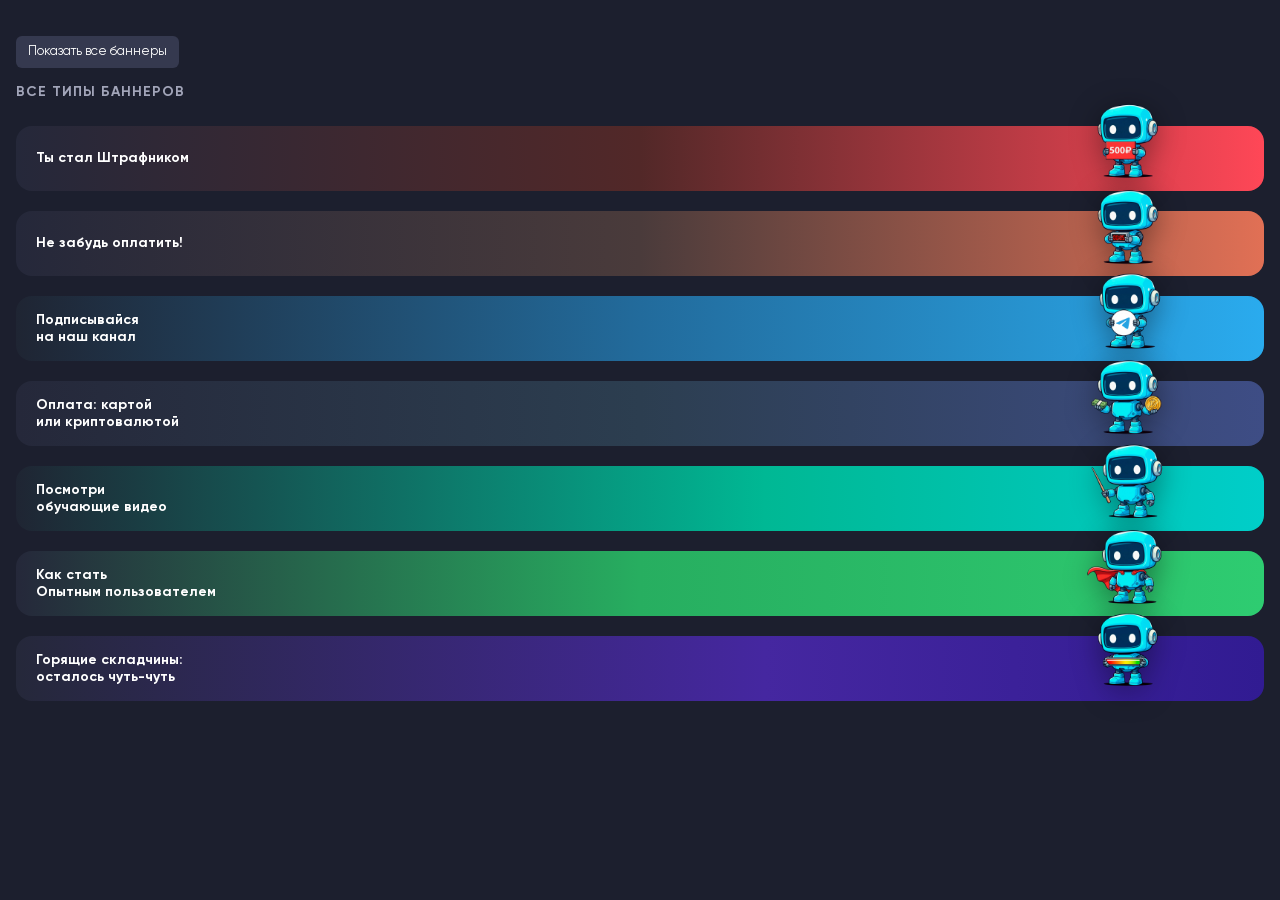
==== test_banners.html @ c808be31 "295" ====
<!DOCTYPE html>
<html lang="ru">

<head>
    <meta charset="UTF-8">
    <meta name="viewport" content="width=device-width, initial-scale=1.0">
    <title>Тест баннеров</title>
    <link rel="stylesheet" href="style.css?v=5">
    <style>
        body {
            padding: 20px 0;
            background-color: #1c1f2e;
        }

        .test-section {
            margin-bottom: 40px;
        }

        .section-title {
            padding: 0 16px;
            margin-bottom: 10px;
            color: #a2a5b9;
            font-size: 14px;
            text-transform: uppercase;
            letter-spacing: 1px;
        }

        #banner-container {
            display: flex;
            flex-direction: column;
            gap: 20px;
        }

        /* Временные стили для кнопок переключения (имитация состояний) */
        .controls {
            padding: 16px;
            display: flex;
            gap: 10px;
            flex-wrap: wrap;
        }

        .btn-test {
            background: #35394f;
            color: white;
            border: none;
            padding: 8px 12px;
            border-radius: 6px;
            cursor: pointer;
        }
    </style>
</head>

<body>
    <div class="controls">
        <button class="btn-test" onclick="renderAll()">Показать все баннеры</button>
    </div>

    <div class="test-section">
        <div class="section-title">Все типы баннеров</div>
        <div id="banner-container"></div>
    </div>

    <script>
        // Имитация объекта из script.js для теста
        const allBanners = {
            'penalty': { type: 'penalty', title: 'Ты стал Штрафником' },
            'unpaid': { type: 'unpaid', title: 'Не забудь оплатить!' },
            'subscribe': { type: 'subscribe', title: 'Подписывайся<br>на наш канал' },
            'payment_info': { type: 'payment', title: 'Оплата: картой<br>или криптовалютой' },
            'help_promo': { type: 'info', title: 'Посмотри<br>обучающие видео' },
            'novice_tip': { type: 'success', title: 'Как стать<br>Опытным пользователем' },
            'hot_items': { type: 'hot', title: 'Горящие складчины:<br>осталось чуть-чуть' }
        };

        const imageMap = {
            'penalty': 'icons/500 Без фона.png',
            'unpaid': 'icons/Времени мало без фона.png',
            'subscribe': 'icons/Телеграм без фона.png',
            'payment': 'icons/Оплата Без фона.png',
            'info': 'icons/Учитель без фона.png',
            'success': 'icons/Супермэн 2 без фона.png',
            'hot': 'icons/Загрузка-без-фона.png'
        };

        function renderAll() {
            const container = document.getElementById('banner-container');
            container.innerHTML = '';

            Object.values(allBanners).forEach(b => {
                const div = document.createElement('div');
                div.className = `banner ${b.type}`;
                div.setAttribute('onclick', `alert('Клик по баннеру: ${b.type}')`);
                div.innerHTML = `
                    <div class="banner-content">
                        <div class="banner-title">${b.title}</div>
                    </div>
                    <img src="${imageMap[b.type] || imageMap[b.type.split(' ')[0]]}" class="banner-img">
                `;
                container.appendChild(div);
            });
        }

        document.addEventListener('DOMContentLoaded', renderAll);
    </script>
</body>

</html>
---- style.css ----
/* --- Шрифты --- */
@font-face {
    font-family: 'Gilroy';
    src: url('fonts/Gilroy-Regular.woff2') format('woff2');
    font-weight: 400;
    font-style: normal;
}

@font-face {
    font-family: 'Gilroy';
    src: url('fonts/Gilroy-Medium.woff2') format('woff2');
    font-weight: 500;
    font-style: normal;
}

@font-face {
    font-family: 'Gilroy';
    src: url('fonts/Gilroy-MediumItalic.woff2') format('woff2');
    font-weight: 500;
    font-style: italic;
}

@font-face {
    font-family: 'Gilroy';
    src: url('fonts/Gilroy-Bold.woff2') format('woff2');
    font-weight: 700;
    font-style: normal;
}

:root {
    --bg-color: #1c1f2e;
    --card-bg: #25283a;
    --primary-color: #6c5ce7;
    --text-main: #ffffff;
    --text-secondary: #a2a5b9;
    --accent-gradient: linear-gradient(90deg, #7f6aff 0%, #a36aff 100%);

    /* Цвета для шкал */
    --green-solid: #00cec9;
    --blue-solid: #0984e3;
    /* Тепловая карта для набора участников */
    --heat-gradient: linear-gradient(90deg, #ff4757 0%, #ffa502 50%, #2ecc71 100%);

    --progress-bg: #35394f;
    --radius-sm: 8px;
    --radius-md: 12px;
    --radius-lg: 16px;
}

/* --- ИСПРАВЛЕНИЕ ПРЫГАЮЩЕГО МЕНЮ --- */
html {
    scroll-behavior: smooth;
    overflow-y: scroll;
}

* {
    box-sizing: border-box;
    -webkit-tap-highlight-color: transparent;
}

body {
    margin: 0;
    padding: 0;
    font-family: 'Gilroy', sans-serif;
    background-color: var(--bg-color);
    color: var(--text-main);
    font-size: 16px;
    padding-bottom: 90px;
}

/* --- ПРИНУДИТЕЛЬНЫЙ GILROY ДЛЯ КНОПОК И ФОРМ --- */
button,
input,
textarea,
select {
    font-family: 'Gilroy', sans-serif;
}

a {
    text-decoration: none;
    color: inherit;
}

h1,
h2,
h3,
p {
    margin: 0;
}

/* --- Header --- */
.header {
    width: 100%;
    left: 0;
    padding: 16px;
    display: flex;
    align-items: center;
    justify-content: space-between;
    background-color: var(--bg-color);
    position: sticky;
    top: 0;
    z-index: 100;
    transition: all 0.3s cubic-bezier(0.4, 0, 0.2, 1);
}

.header.scrolled {
    background: rgba(28, 31, 46, 0.95);
    backdrop-filter: blur(10px);
    box-shadow: 0 4px 15px rgba(0, 0, 0, 0.3);
}

.user-info {
    display: flex;
    align-items: center;
    gap: 12px;
}

.user-avatar {
    width: 42px;
    height: 42px;
    border-radius: 50%;
    object-fit: cover;
    transition: all 0.3s ease;
}

.user-name {
    font-weight: 700;
    font-size: 18px;
    transition: all 0.3s ease;
}

/* --- Search --- */
.search-bar {
    display: flex;
    gap: 10px;
    width: 100%;
}

.search-field {
    flex: 1;
    display: flex;
    align-items: center;
    background: var(--card-bg);
    border-radius: 12px;
    padding: 0 14px;
}

.search-icon {
    width: 22px;
    height: 22px;
    opacity: 0.5;
    margin-right: 10px;
}

.search-input {
    flex: 1;
    background: transparent;
    border: none;
    padding: 14px 0;
    color: white;
    font-family: 'Gilroy';
    font-size: 16px;
    outline: none;
}

.search-input::placeholder {
    color: var(--text-secondary);
}

.filter-btn {
    background: var(--card-bg);
    border: none;
    border-radius: 12px;
    width: 50px;
    display: flex;
    align-items: center;
    justify-content: center;
    cursor: pointer;
}

/* --- Sections --- */
.section {
    padding: 16px;
    margin-bottom: 8px;
}

.section-header {
    display: flex;
    justify-content: space-between;
    align-items: center;
    margin-bottom: 16px;
}

.section-title {
    font-size: 20px;
    font-weight: 700;
}

.link-all {
    color: #5c87ff;
    font-size: 14px;
    font-weight: 500;
}

/* --- Categories --- */
.categories-grid {
    display: grid;
    grid-template-columns: 1fr 1fr;
    gap: 12px;
}

.category-card {
    background: var(--card-bg);
    padding: 14px;
    border-radius: 12px;
    text-align: center;
    font-weight: 600;
    font-size: 15px;
    display: flex;
    align-items: center;
    justify-content: center;
    min-height: 64px;
    color: #8e92a8;
    transition: all 0.3s ease;
    cursor: pointer;
}

.category-card:hover {
    box-shadow: 0 0 15px rgba(108, 92, 231, 0.4);
    color: white;
}

/* --- Banner --- */
#banner-container {
    margin-top: 25px;
    /* Чтобы роботы не перекрывали контент сверху */
    display: flex;
    flex-direction: column;
    gap: 15px;
}

.banner {
    margin: 0 16px;
    background: linear-gradient(135deg, #3b3e5b 0%, #1e1f2a 100%);
    border-radius: 16px;
    padding: 10px 20px;
    display: flex;
    justify-content: space-between;
    align-items: center;
    position: relative;
    overflow: visible;
    min-height: 65px;
    /* Единая высота для всех баннеров */
    cursor: pointer;
}

.banner-content {
    z-index: 2;
    max-width: 65%;
}

.banner-title {
    font-size: 14px;
    /* Еще чуть меньше для тонкого баннера */
    font-weight: 700;
    line-height: 1.2;
    margin-bottom: 0;
    /* Убрали отступ, так как нет сабтитла */
}

.banner-subtitle {
    font-size: 13px;
    color: var(--text-secondary);
    margin-bottom: 18px;
}

.btn-small {
    background: var(--accent-gradient);
    border: none;
    color: white;
    padding: 10px 18px;
    border-radius: 8px;
    font-weight: 600;
    font-size: 13px;
    display: inline-flex;
    align-items: center;
    gap: 6px;
}

.banner-img {
    position: absolute;
    right: 90px;
    /* Робот сдвинут левее */
    top: -35px;
    /* Оптимальная высота для 65px баннера */
    height: 95px;
    object-fit: contain;
    filter: drop-shadow(0 5px 15px rgba(0, 0, 0, 0.4));
}

/* --- Tabs --- */
.tabs {
    display: flex;
    background: var(--card-bg);
    padding: 5px;
    border-radius: 12px;
    margin: 0 16px 16px;
}

.tab {
    flex: 1;
    text-align: center;
    padding: 10px 4px;
    border-radius: 8px;
    font-size: 12px;
    font-weight: 600;
    color: var(--text-secondary);
    cursor: pointer;
    white-space: nowrap;
}

.tab.active {
    background: #3d4258;
    color: white;
}

/* --- Big Card (Catalog) --- */
.big-card {
    background: var(--card-bg);
    border-radius: 16px;
    overflow: hidden;
    margin-bottom: 12px;
    transition: all 0.3s ease;
    cursor: pointer;
}

.big-card:hover {
    box-shadow: 0 0 20px rgba(108, 92, 231, 0.4);
}

/* --- ИСПРАВЛЕНИЕ: КАРТИНКИ В КАТАЛОГЕ --- */
/* Делаем высоту автоматической, чтобы картинка не обрезалась */
.card-media {
    width: 100%;
    height: auto;
    min-height: 200px;
    /* Минимальная высота, чтобы карточка не схлопывалась пока грузится */
    position: relative;
}

/* --- ИСПРАВЛЕНИЕ: КНОПКА ПОДРОБНОЙ ИНФОРМАЦИИ --- */
/* Возвращаем стиль минималистичной кнопки */
.product-link-external {
    display: inline-flex;
    align-items: center;
    gap: 8px;
    padding: 12px 18px;
    background: rgba(255, 255, 255, 0.05);
    border-radius: 10px;
    color: var(--text-secondary);
    font-size: 15px;
    font-weight: 600;
    border: 1px solid rgba(255, 255, 255, 0.1);
    margin-bottom: 24px;
    transition: background 0.2s;
    width: fit-content;
    text-decoration: none;
}

.product-link-external:hover {
    background: rgba(255, 255, 255, 0.1);
    color: white;
}

.card-content {
    padding: 14px 16px;
}

.item-name {
    font-weight: 600;
    font-size: 15px;
    margin-bottom: 6px;
    line-height: 1.3;
}

.card-tags {
    color: #00cec9;
    font-size: 13px;
    font-weight: 500;
    margin-bottom: 12px;
}

/* --- ПРОГРЕСС БАРЫ --- */
.progress-section {
    margin-top: 12px;
}

.progress-text {
    font-size: 13px;
    color: var(--text-secondary);
    margin-bottom: 6px;
    display: flex;
    justify-content: space-between;
}

.progress-bar {
    height: 8px;
    background: var(--progress-bg);
    border-radius: 4px;
    overflow: hidden;
    position: relative;
}

.progress-fill {
    height: 100%;
    transition: width 0.5s ease;
    border-radius: 4px;
    position: relative;
}

.progress-fill.gradient {
    background-image: var(--heat-gradient);
    background-size: 100vw;
    box-shadow: 0 0 15px rgba(255, 165, 2, 0.5), 0 0 5px rgba(46, 204, 113, 0.3);
}

.progress-fill.blue {
    background-color: var(--blue-solid);
    box-shadow: 0 0 15px rgba(9, 132, 227, 0.7);
}

.progress-fill.green {
    background: var(--green-solid);
    box-shadow: 0 0 15px rgba(0, 206, 201, 0.5);
}

.status-badge {
    margin-top: 12px;
    font-size: 12px;
    font-weight: 600;
    color: var(--text-secondary);
    display: flex;
    align-items: flex-start;
    gap: 6px;
    line-height: 1.4;
}

/* --- Bottom Nav --- */
.bottom-nav {
    position: fixed;
    bottom: 0;
    left: 0;
    width: 100%;
    background: var(--bg-color);
    border-top: 1px solid #2c3e50;
    padding: 12px 30px;
    display: flex;
    justify-content: space-between;
    align-items: center;
    z-index: 1000;
}

.nav-item {
    display: flex;
    flex-direction: column;
    align-items: center;
    justify-content: center;
    color: #5c5e6e;
    cursor: pointer;
    width: 44px;
    height: 44px;
}

.nav-item span {
    display: none;
}

.nav-item.active {
    color: white;
}

.nav-icon {
    width: 28px;
    height: 28px;
}

/* --- Views --- */
.view {
    display: none;
    animation: fadeIn 0.3s ease;
}

.view.active {
    display: block;
}

@keyframes fadeIn {
    from {
        opacity: 0;
    }

    to {
        opacity: 1;
    }
}

/* --- Modal --- */
.modal-overlay {
    position: fixed;
    top: 0;
    left: 0;
    right: 0;
    bottom: 0;
    background: rgba(28, 31, 46, 0.9);
    backdrop-filter: blur(8px);
    display: flex;
    align-items: center;
    justify-content: center;
    z-index: 2000;
    display: none;
}

.modal-overlay.open {
    display: flex;
}

.modal-content {
    background: var(--card-bg);
    padding: 30px;
    border-radius: 20px;
    text-align: center;
    width: 85%;
    max-width: 340px;
}

.modal-img {
    width: 220px !important;
    /* Принудительно 220 пикселей */
    height: 220px !important;
    object-fit: contain;
    margin-bottom: 20px;
    display: block;
    margin-left: auto;
    margin-right: auto;
    filter: drop-shadow(0 10px 25px rgba(0, 0, 0, 0.3));
    /* Тень еще мощнее */
}

.modal-title {
    font-size: 22px;
    font-weight: 700;
    margin-bottom: 12px;
}

.modal-text {
    color: var(--text-secondary);
    font-size: 16px;
    margin-bottom: 24px;
    line-height: 1.5;
}

/* --- Buttons --- */
.btn-primary {
    background: var(--accent-gradient);
    color: white;
    border: none;
    width: 100%;
    padding: 16px;
    border-radius: 8px;
    font-size: 17px;
    font-weight: 700;
    cursor: pointer;
}

/* --- PRODUCT PAGE --- */
#view-product {
    padding-bottom: 90px;
    background: var(--bg-color);
    min-height: 100vh;
    position: relative;
    z-index: 200;
}

#view-product.active {
    display: flex;
    flex-direction: column;
}

.product-header {
    width: 100%;
    left: 0;
    display: flex;
    align-items: center;
    padding: 15px 20px;
    background: var(--bg-color);
    gap: 15px;
    position: sticky;
    top: 0;
    z-index: 250;
    flex-shrink: 0;
    transition: all 0.3s cubic-bezier(0.4, 0, 0.2, 1);
}

.product-header.scrolled {
    background: rgba(28, 31, 46, 0.95);
    backdrop-filter: blur(10px);
    box-shadow: 0 4px 15px rgba(0, 0, 0, 0.3);
}

.back-btn {
    background: transparent;
    border: none;
    padding: 0;
    cursor: pointer;
    width: 40px;
    height: 40px;
    display: flex;
    align-items: center;
    justify-content: center;
}

.back-btn img {
    width: 22px;
    /* Было 28px, уменьшили на ~20% */
    height: 22px;
    display: block;
}

.header-title {
    font-size: 17px;
    font-weight: 700;
    white-space: nowrap;
    overflow: hidden;
    text-overflow: ellipsis;
    transition: all 0.3s ease;
}

/* --- МЕДИА БЛОК --- */
.media-container {
    background: #000;
    width: 100%;
}

.video-wrapper {
    position: relative;
    width: 100%;
    height: auto;
    background: #000;
}

.video-wrapper.video-mode {
    padding-bottom: 56.25%;
    height: 0;
}

.video-wrapper iframe {
    position: absolute;
    top: 0;
    left: 0;
    width: 100%;
    height: 100%;
}

.video-wrapper img {
    width: 100%;
    display: block;
    object-fit: cover;
    max-height: 60vh;
}

.platform-switcher {
    display: flex;
    justify-content: center;
    gap: 12px;
    padding: 16px;
    background: var(--card-bg);
    border-bottom: none;
    margin-bottom: -10px;
    position: relative;
    z-index: 10;
}

.platform-btn {
    background: rgba(255, 255, 255, 0.03);
    border: 1px solid rgba(255, 255, 255, 0.05);
    border-radius: 14px;
    min-width: 52px;
    height: 48px;
    padding: 0;
    display: flex;
    align-items: center;
    justify-content: center;
    cursor: pointer;
    transition: all 0.4s cubic-bezier(0.25, 0.8, 0.25, 1);
    overflow: hidden;
}

.platform-btn img {
    width: 24px;
    height: 24px;
    object-fit: contain;
    filter: grayscale(100%);
    opacity: 0.5;
    transition: all 0.3s;
    flex-shrink: 0;
}

.platform-btn span {
    max-width: 0;
    opacity: 0;
    margin-left: 0;
    white-space: nowrap;
    font-size: 14px;
    font-weight: 600;
    color: white;
    transition: all 0.4s ease;
    transform: translateX(10px);
}

.platform-btn.active {
    background: linear-gradient(135deg, rgba(92, 135, 255, 0.15), rgba(156, 89, 255, 0.15));
    border-color: rgba(108, 92, 231, 0.5);
    box-shadow: 0 4px 15px rgba(108, 92, 231, 0.25);
    padding: 0 20px;
}

.platform-btn.active img {
    filter: grayscale(0%);
    opacity: 1;
    transform: scale(1.1);
}

.platform-btn.active span {
    max-width: 150px;
    opacity: 1;
    margin-left: 10px;
    transform: translateX(0);
}

.platform-btn:active {
    transform: scale(0.96);
}

/* --- INFO BLOCK --- */
.product-info {
    padding: 24px 20px 10px 20px;
    background: var(--bg-color);
    flex: 1;
}

.product-desc {
    font-size: 16px;
    line-height: 1.6;
    color: #d1d3e0;
    margin-bottom: 15px;
}

.btn-subtle {
    display: inline-flex;
    align-items: center;
    gap: 8px;
    padding: 12px 18px;
    background: rgba(255, 255, 255, 0.05);
    border-radius: 10px;
    color: var(--text-secondary);
    font-size: 15px;
    font-weight: 600;
    border: 1px solid rgba(255, 255, 255, 0.1);
    margin-bottom: 15px;
    transition: background 0.2s;
    text-decoration: none;
    width: fit-content;
}

.btn-subtle:hover {
    background: rgba(255, 255, 255, 0.1);
    color: white;
}

.btn-subtle img {
    width: 18px;
    height: 18px;
    opacity: 0.8;
}

.tags-block {
    margin-bottom: 12px;
}

.tag-category {
    color: #00cec9;
    font-weight: 700;
    font-size: 15px;
    margin-bottom: 6px;
}

.tag-list {
    color: #00cec9;
    font-size: 14px;
    opacity: 0.8;
}

.price-block {
    display: flex;
    gap: 24px;
    font-size: 16px;
    color: var(--text-secondary);
    margin-bottom: 15px;
}

.price-block span {
    font-size: 18px;
    color: white;
    font-weight: 700;
}

.progress-section-large {
    margin-bottom: 12px;
}

.progress-labels {
    display: flex;
    justify-content: space-between;
    font-size: 14px;
    color: var(--text-secondary);
    margin-bottom: 8px;
}

.progress-bar.large {
    height: 12px;
    background: #35394f;
    border-radius: 6px;
}

.product-status-text {
    text-align: center;
    font-size: 15px;
    color: var(--text-secondary);
    margin-top: 14px;
    white-space: normal;
    word-wrap: break-word;
    line-height: 1.4;
}

.product-action-bar {
    position: fixed;
    bottom: 0;
    left: 0;
    width: 100%;
    background: var(--card-bg);
    padding: 16px 20px;
    padding-bottom: 18px;
    border-top: 1px solid #2c3e50;
    display: flex;
    gap: 12px;
    z-index: 300;
}

.btn-close-square {
    width: 54px;
    background: rgba(255, 255, 255, 0.1);
    border: none;
    border-radius: 8px;
    display: flex;
    align-items: center;
    justify-content: center;
    cursor: pointer;
}

/* Profile Menu */
.profile-btn {
    display: flex;
    align-items: center;
    width: 100%;
    padding: 18px;
    background-color: var(--card-bg);
    border: none;
    border-radius: 14px;
    margin-bottom: 12px;
    cursor: pointer;
    color: var(--text-main);
    transition: all 0.3s ease;
}

.profile-btn:hover {
    box-shadow: 0 0 15px rgba(108, 92, 231, 0.4);
}

.profile-btn-icon {
    width: 32px;
    height: 32px;
    margin-right: 18px;
}

.profile-btn div {
    color: var(--text-main);
}

/* --- MODAL PAYMENT --- */
#modal-payment .modal-content {
    padding: 24px;
    max-width: 360px;
    border: 1px solid rgba(255, 255, 255, 0.05);
}

.payment-img {
    width: 160px;
    margin-bottom: 16px;
    display: block;
    margin-left: auto;
    margin-right: auto;
}

.payment-title {
    font-size: 20px;
    font-weight: 700;
    margin-bottom: 24px;
    color: white;
}

.payment-buttons {
    display: flex;
    gap: 12px;
    justify-content: center;
}

/* Кнопки оплаты в стиле видео-свитчеров */
.pay-method-btn {
    flex: 1;
    background: rgba(255, 255, 255, 0.03);
    border: 1px solid rgba(255, 255, 255, 0.1);
    border-radius: 12px;
    height: 56px;
    display: flex;
    align-items: center;
    justify-content: center;
    gap: 10px;
    cursor: pointer;
    transition: all 0.3s cubic-bezier(0.25, 0.8, 0.25, 1);
    color: white;
    font-weight: 600;
    font-size: 14px;
}

.pay-method-btn img {
    height: 24px;
    width: auto;
    filter: brightness(1.2);
}

/* Эффект при нажатии/активности (как у видео) */
.pay-method-btn:active {
    transform: scale(0.96);
    background: linear-gradient(135deg, rgba(92, 135, 255, 0.1), rgba(156, 89, 255, 0.1));
    border-color: #6c5ce7;
}

/* Подсветка для ЮMoney */
.pay-method-btn.yoo:hover {
    box-shadow: 0 4px 15px rgba(130, 53, 253, 0.2);
    border-color: #8e44ad;
}

/* Подсветка для Crypto */
.pay-method-btn.crypto:hover {
    box-shadow: 0 4px 15px rgba(52, 152, 219, 0.2);
    border-color: #3498db;
}

.payment-cancel-btn {
    background: rgba(255, 255, 255, 0.05);
    border: none;
    border-radius: 12px;
    padding: 12px 40px;
    /* Ширина задается отступами, а не % */
    color: var(--text-secondary);
    font-size: 14px;
    font-weight: 600;
    cursor: pointer;
    margin-top: 24px;
    margin-bottom: 0;
    transition: background 0.2s;

    /* Центрирование текста внутри кнопки */
    display: inline-flex;
    justify-content: center;
    align-items: center;
}

.payment-cancel-btn:hover {
    background: rgba(255, 255, 255, 0.1);
    color: white;
}

/* --- FILTER VIEW --- */
#view-filter {
    padding: 20px;
    padding-bottom: 100px;
    background: var(--bg-color);
    min-height: 100vh;
}

.filter-header {
    width: 100%;
    left: 0;
    display: flex;
    align-items: center;
    gap: 16px;
    margin-bottom: 24px;
    /* Добавляем отступы для Моих складчин и Категорий */
    padding: 15px 20px;
    /* Добавляем фон и фиксацию, чтобы при скролле красиво смотрелось (как в товаре) */
    background: var(--bg-color);
    position: sticky;
    top: 0;
    z-index: 50;
    transition: all 0.3s cubic-bezier(0.4, 0, 0.2, 1);
}

.filter-header.scrolled {
    background: rgba(28, 31, 46, 0.95);
    backdrop-filter: blur(10px);
    box-shadow: 0 4px 15px rgba(0, 0, 0, 0.3);
}


/* ИСКЛЮЧЕНИЕ: На странице фильтра убираем отступы у заголовка, 
   так как там уже есть отступы у самого контейнера страницы */
#view-filter .filter-header {
    padding: 0;
    margin-bottom: 24px;
    position: static;
    /* На фильтре можно не фиксировать, если не нужно */
}

.filter-title {
    font-size: 18px;
    /* Уменьшили (было 22px), чтобы влезали длинные названия */
    font-weight: 700;
    white-space: nowrap;
    /* Запрещаем перенос строк */
    overflow: hidden;
    /* Обрезаем лишнее */
    text-overflow: ellipsis;
    /* Ставим троеточие, если не влезает */
    line-height: 1.2;
}

.filter-section {
    margin-bottom: 24px;
}

.filter-section-title {
    font-size: 16px;
    font-weight: 600;
    margin-bottom: 12px;
    color: white;
}

/* Кнопки сортировки (Новые, Старые...) */
.sort-buttons {
    display: flex;
    gap: 10px;
}

.sort-btn {
    flex: 1;
    background: rgba(255, 255, 255, 0.05);
    border: 1px solid rgba(255, 255, 255, 0.1);
    border-radius: 20px;
    /* Овальные */
    padding: 10px;
    color: var(--text-secondary);
    font-size: 14px;
    font-weight: 600;
    cursor: pointer;
    transition: all 0.2s;
}

.sort-btn.active {
    background: var(--primary-color);
    color: white;
    border-color: var(--primary-color);
}

/* Чипы для категорий и тегов */
.chips-grid {
    display: flex;
    flex-wrap: wrap;
    gap: 8px;
}

.chip-btn {
    background: rgba(255, 255, 255, 0.05);
    border: 1px solid rgba(255, 255, 255, 0.1);
    border-radius: 12px;
    padding: 8px 16px;
    color: var(--text-secondary);
    font-size: 14px;
    font-weight: 500;
    cursor: pointer;
    transition: all 0.2s;
}

.chip-btn.active {
    background: rgba(108, 92, 231, 0.2);
    /* Легкий фиолетовый фон */
    border-color: var(--primary-color);
    color: white;
}

/* Фиксированная панель кнопок внизу */
.filter-actions {
    position: fixed;
    bottom: 0;
    left: 0;
    width: 100%;
    background: var(--bg-color);
    padding: 16px 20px 30px;
    border-top: 1px solid #2c3e50;
    display: flex;
    gap: 12px;
    z-index: 1000;
}

.btn-secondary {
    background: transparent;
    border: 1px solid var(--primary-color);
    color: var(--primary-color);
    width: 100%;
    padding: 16px;
    border-radius: 12px;
    font-size: 16px;
    font-weight: 600;
    cursor: pointer;
}

/* --- VIEW: ALL CATEGORIES --- */
.full-categories-list {
    display: flex;
    flex-direction: column;
    gap: 12px;
    padding-bottom: 20px;
}

.category-row {
    background: var(--card-bg);
    border-radius: 16px;
    padding: 16px;
    display: flex;
    align-items: center;
    gap: 16px;
    cursor: pointer;
    transition: all 0.3s ease;
}

.category-row:hover {
    box-shadow: 0 0 15px rgba(108, 92, 231, 0.3);
}

.category-row:active {
    transform: scale(0.98);
    background-color: #3d4258;
}

.cat-icon {
    width: 56px;
    height: 56px;
    background: white;
    /* Логотипы обычно лучше смотрятся на белом подложке */
    border-radius: 12px;
    object-fit: contain;
    padding: 6px;
    flex-shrink: 0;
}

.cat-info {
    flex: 1;
    display: flex;
    flex-direction: column;
    justify-content: center;
}

.cat-name {
    font-size: 17px;
    font-weight: 700;
    margin-bottom: 6px;
    color: var(--text-main);
    line-height: 1.2;
}

.cat-stats {
    font-size: 12px;
    color: var(--text-secondary);
    display: flex;
    flex-wrap: wrap;
    gap: 10px;
}

.cat-stats span {
    white-space: nowrap;
}

/* --- СТИЛИ ДЛЯ КНОПОК ШТРАФНИКА --- */
#modal-status-penalty-btns {
    width: 100%;
    display: flex;
    /* Включаем Flexbox */
    gap: 12px !important;
    margin-top: 24px !important;
}

/* Кнопка "Оплатить штраф" - широкая */
#modal-status-penalty-btns .btn-primary {
    flex: 2 !important;
    /* Занимает 2 части места */
    width: auto !important;
    /* Отключаем 100% ширину */
    white-space: nowrap;
    padding: 14px 10px;
}

/* Кнопка "Назад" - узкая */
#modal-status-penalty-btns .btn-secondary {
    flex: 1 !important;
    /* Занимает 1 часть места */
    width: auto !important;
    /* Отключаем 100% ширину */
}

/* --- PRELOADER --- */
#preloader {
    position: fixed;
    top: 0;
    left: 0;
    width: 100%;
    height: 100%;
    background-color: var(--bg-color);
    z-index: 9999;
    display: flex;
    justify-content: center;
    align-items: center;
    flex-direction: column;
    transition: opacity 0.3s ease;
}

.spinner {
    width: 40px;
    height: 40px;
    border: 4px solid rgba(108, 92, 231, 0.3);
    border-radius: 50%;
    border-top-color: var(--primary-color);
    animation: spin 1s ease-in-out infinite;
    margin-bottom: 15px;
}

.loader-text {
    font-size: 14px;
    color: var(--text-secondary);
    font-weight: 500;
}

@keyframes spin {
    to {
        transform: rotate(360deg);
    }
}

/* Скрываем контент пока он не готов (опционально, но полезно) */
.view {
    opacity: 0;
    transition: opacity 0.3s ease;
}

.view.active.loaded {
    opacity: 1;
}

/* --- COMPACT LIST (ГЛАВНАЯ) --- */
.compact-list {
    display: flex;
    flex-direction: column;
    gap: 10px;
}

.compact-card {
    display: flex;
    align-items: center;
    background: var(--card-bg);
    /* Темно-синий фон как на макете */
    padding: 10px;
    border-radius: 12px;
    gap: 14px;
    transition: all 0.3s ease;
    cursor: pointer;
}

.compact-card:hover {
    box-shadow: 0 0 15px rgba(108, 92, 231, 0.4);
}

.compact-card:active {
    transform: scale(0.98);
    background: #3d4258;
}

/* Миниатюра слева (вместо цифры) */
.compact-thumb {
    width: 56px;
    height: 56px;
    border-radius: 10px;
    object-fit: cover;
    background-color: #35394f;
    /* Цвет заглушки пока грузится */
    flex-shrink: 0;
}

.compact-info {
    display: flex;
    flex-direction: column;
    justify-content: center;
    flex: 1;
    overflow: hidden;
    /* Чтобы текст не вылезал */
}

.compact-title {
    font-size: 15px;
    font-weight: 700;
    color: white;
    margin-bottom: 4px;
    white-space: nowrap;
    overflow: hidden;
    text-overflow: ellipsis;
    /* Троеточие если длинное название */
}

.compact-meta {
    font-size: 12px;
    color: var(--text-secondary);
    /* Серый текст */
    font-weight: 500;
    display: flex;
    align-items: center;
    gap: 6px;
}

/* Маленький статус (зеленый/синий) */
.compact-status {
    width: 8px;
    height: 8px;
    border-radius: 50%;
    display: inline-block;
}

/* --- BANNERS --- */
#banner-container {
    display: flex;
    flex-direction: column;
    gap: 12px;
    /* Отступ между баннерами в режиме отладки */
    margin-bottom: 24px;
}

.banner.subscribe {
    background: linear-gradient(90deg, #1f2533 0%, #226b9c 50%, #2AABEE 100%);
}

.banner.penalty {
    background: linear-gradient(90deg, #25283a 0%, #522828 50%, #ff4757 100%);
}

.banner.unpaid {
    background: linear-gradient(90deg, #25283a 0%, #4a3b3b 50%, #e17055 100%);
}

.banner.info {
    background: linear-gradient(90deg, #1f2533 0%, #00b894 60%, #00cec9 100%);
}

.banner.payment {
    background: linear-gradient(90deg, #25283a 0%, #2c3e50 50%, #3e4d85 100%);
}

.banner.success {
    background: linear-gradient(90deg, #25283a 0%, #27ae60 50%, #2ecc71 100%);
}

.banner.hot {
    background: linear-gradient(90deg, #25283a 0%, #4527a0 60%, #311b92 100%);
}

.banner-btn {
    border: none;
    padding: 12px 22px;
    /* Чуть побольше, чтобы удобно нажимать */
    border-radius: 12px !important;
    /* <--- ВОЗВРАЩАЕМ СКРУГЛЕНИЕ (Принудительно) */
    font-weight: 700 !important;
    /* <--- ВОЗВРАЩАЕМ ЖИРНОСТЬ (Принудительно) */
    font-size: 14px;
    display: inline-flex;
    align-items: center;
    gap: 6px;
    cursor: pointer;
    background: white;
    color: #2d3436;
    box-shadow: 0 4px 10px rgba(0, 0, 0, 0.15);
    transition: transform 0.1s;
    position: relative;
    z-index: 5;
    /* Чтобы кнопка всегда была поверх картинок */
}

.banner-btn:active {
    transform: scale(0.95);
}

/* --- Стили для кнопки альтернативной оплаты в модалке --- */
.pay-method-btn.manual {
    width: 100%;
    margin-top: 12px;
    justify-content: center;
    /* Центрируем текст */
    /* Цвет фона и рамки берется от базового класса .pay-method-btn, 
       поэтому здесь мы их не переопределяем, чтобы она была "как все" */
}

/* Зеленое свечение при наведении (как у других кнопок) */
.pay-method-btn.manual:hover {
    box-shadow: 0 4px 15px rgba(0, 184, 148, 0.2);
    border-color: #00b894;
}

.pay-method-btn.manual:active {
    background: rgba(0, 184, 148, 0.1);
    transform: scale(0.98);
}

/* --- ФИКС ЦВЕТА КНОПОК НА МОБИЛЬНЫХ --- */
.btn-primary,
.btn-success,
.btn-secondary,
button {
    color: #ffffff !important;
    /* Принудительно белый */
    -webkit-text-fill-color: #ffffff !important;
    /* Фикс для Safari/iOS */
}

.banner-btn {
    color: #2d3436 !important;
    -webkit-text-fill-color: #2d3436 !important;
}
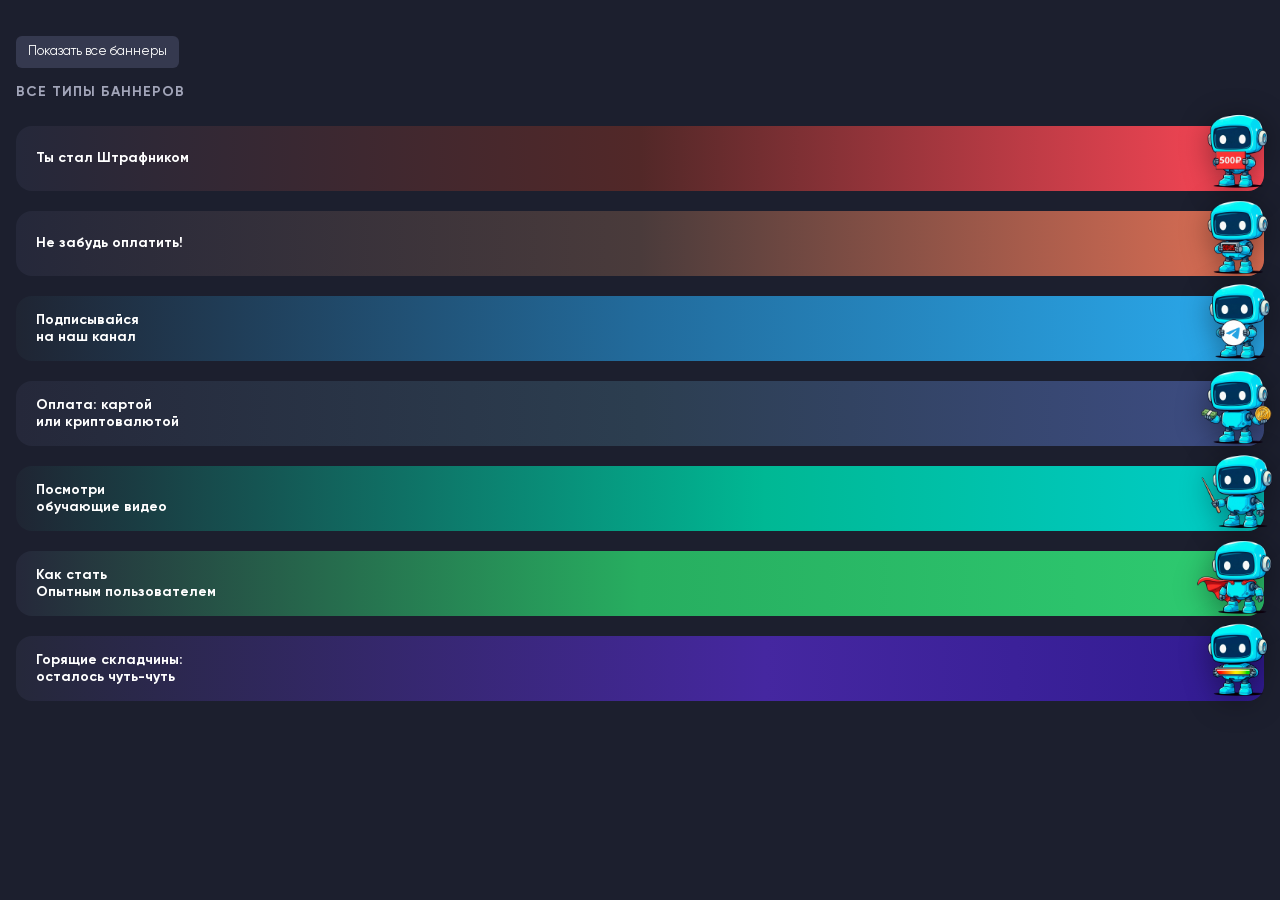
==== commit 39e7d7d5: "297" ====
--- a/test_banners.html
+++ b/test_banners.html
@@ -5,7 +5,7 @@
     <meta charset="UTF-8">
     <meta name="viewport" content="width=device-width, initial-scale=1.0">
     <title>Тест баннеров</title>
-    <link rel="stylesheet" href="style.css?v=5">
+    <link rel="stylesheet" href="style.css?v=6">
     <style>
         body {
             padding: 20px 0;
--- a/style.css
+++ b/style.css
@@ -289,10 +289,10 @@
 
 .banner-img {
     position: absolute;
-    right: 90px;
-    /* Робот сдвинут левее */
-    top: -35px;
-    /* Оптимальная высота для 65px баннера */
+    right: -20px;
+    /* Сдвинули вправо: был 90px, теперь -20px (сдвиг на 50px от 30px, итоговое положение) */
+    top: -25px;
+    /* Опустили ниже: был -35px, теперь -25px (+10px) */
     height: 95px;
     object-fit: contain;
     filter: drop-shadow(0 5px 15px rgba(0, 0, 0, 0.4));
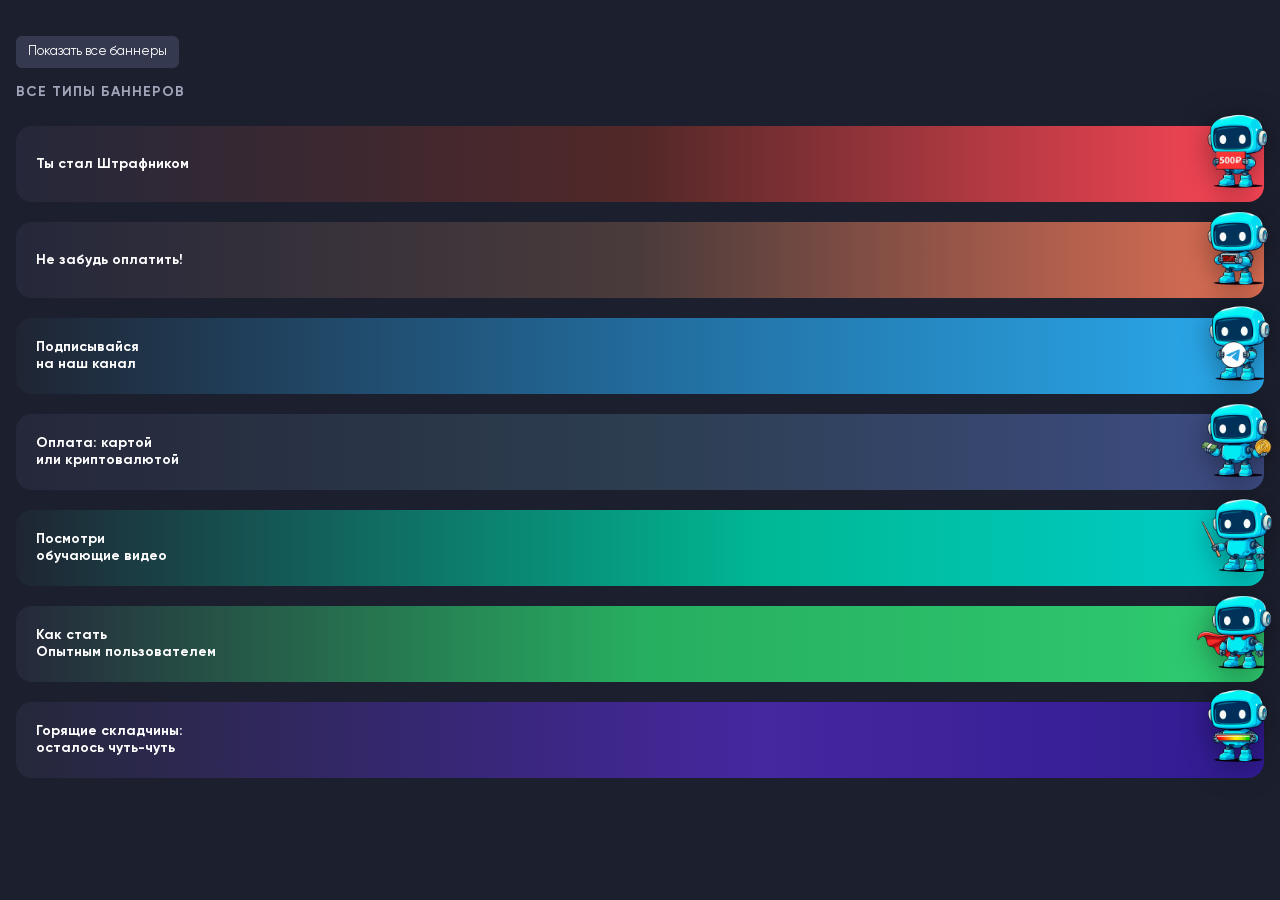
==== commit fc3dc802: "298" ====
--- a/test_banners.html
+++ b/test_banners.html
@@ -5,7 +5,7 @@
     <meta charset="UTF-8">
     <meta name="viewport" content="width=device-width, initial-scale=1.0">
     <title>Тест баннеров</title>
-    <link rel="stylesheet" href="style.css?v=6">
+    <link rel="stylesheet" href="style.css?v=7">
     <style>
         body {
             padding: 20px 0;
--- a/style.css
+++ b/style.css
@@ -249,8 +249,8 @@
     align-items: center;
     position: relative;
     overflow: visible;
-    min-height: 65px;
-    /* Единая высота для всех баннеров */
+    min-height: 76px;
+    /* Высота совпадает с карточками на главной */
     cursor: pointer;
 }
 
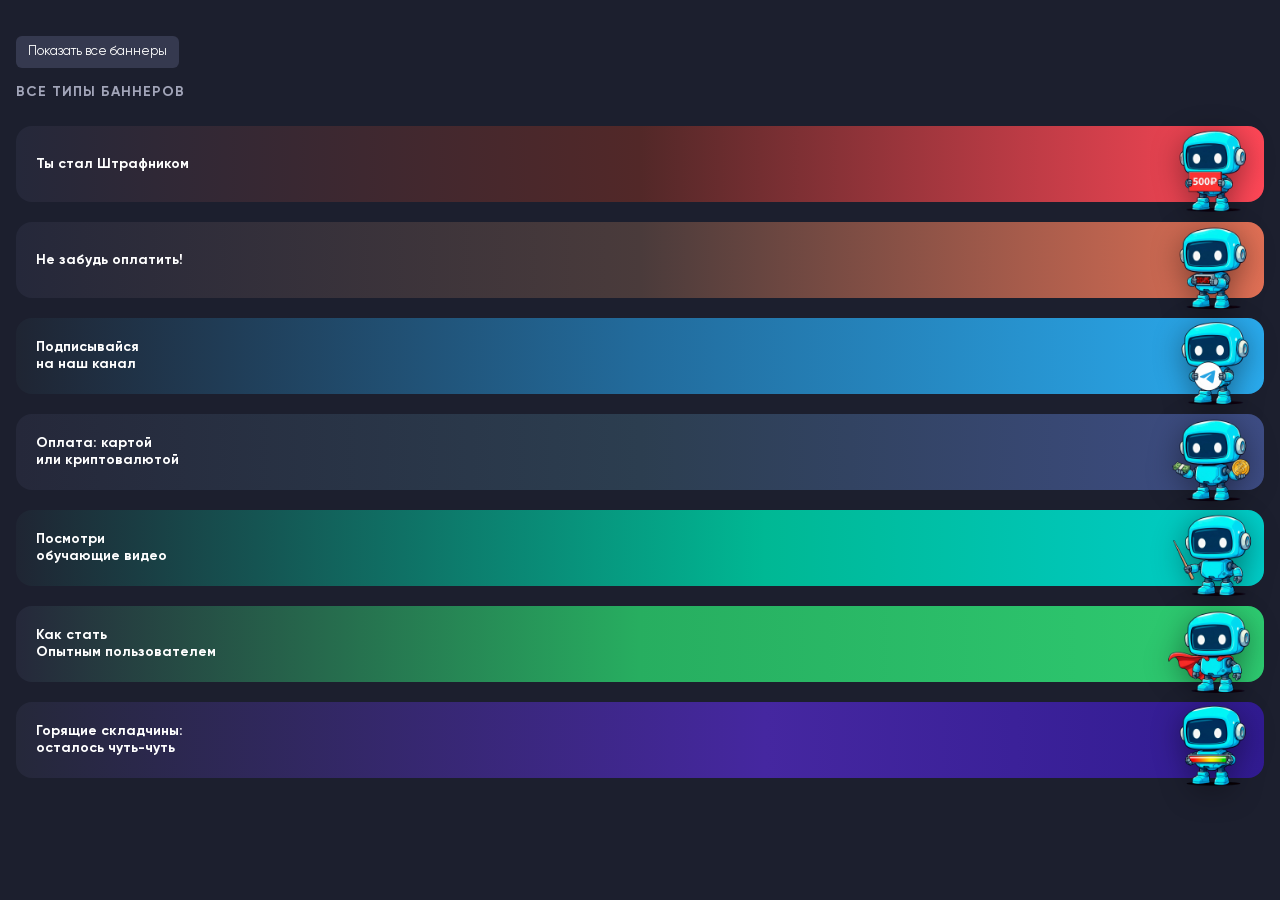
==== commit 0fb2604d: "299" ====
--- a/test_banners.html
+++ b/test_banners.html
@@ -5,7 +5,7 @@
     <meta charset="UTF-8">
     <meta name="viewport" content="width=device-width, initial-scale=1.0">
     <title>Тест баннеров</title>
-    <link rel="stylesheet" href="style.css?v=7">
+    <link rel="stylesheet" href="style.css?v=8">
     <style>
         body {
             padding: 20px 0;
--- a/style.css
+++ b/style.css
@@ -289,11 +289,12 @@
 
 .banner-img {
     position: absolute;
-    right: -20px;
-    /* Сдвинули вправо: был 90px, теперь -20px (сдвиг на 50px от 30px, итоговое положение) */
-    top: -25px;
-    /* Опустили ниже: был -35px, теперь -25px (+10px) */
-    height: 95px;
+    right: 0px;
+    /* Сдвинули влево на 20px (с -20px) */
+    top: -10px;
+    /* Опустили на 15px ниже (с -25px) */
+    height: 105px;
+    /* Увеличили на 10% (с 95px) */
     object-fit: contain;
     filter: drop-shadow(0 5px 15px rgba(0, 0, 0, 0.4));
 }
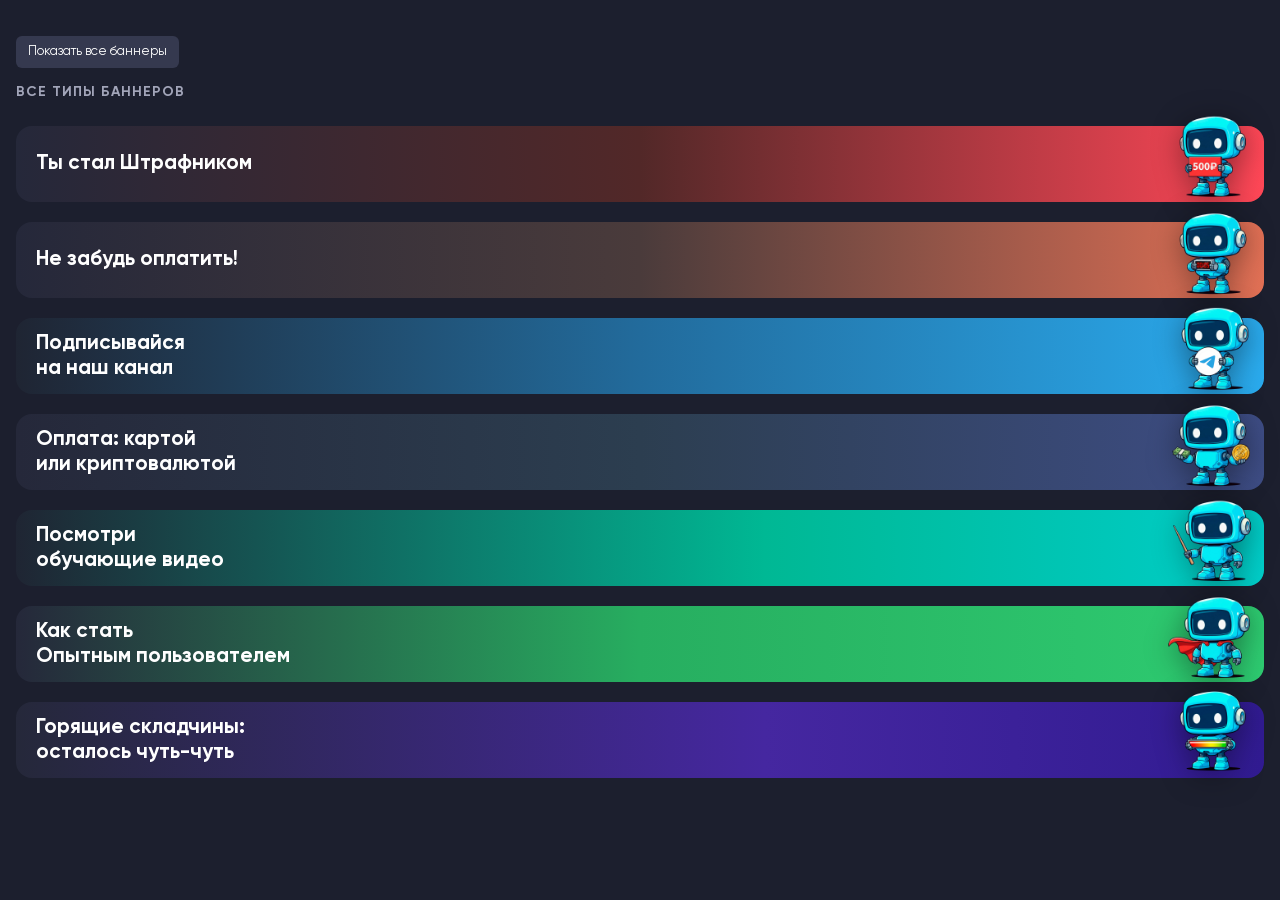
==== commit afa43287: "300" ====
--- a/test_banners.html
+++ b/test_banners.html
@@ -5,7 +5,7 @@
     <meta charset="UTF-8">
     <meta name="viewport" content="width=device-width, initial-scale=1.0">
     <title>Тест баннеров</title>
-    <link rel="stylesheet" href="style.css?v=8">
+    <link rel="stylesheet" href="style.css?v=9">
     <style>
         body {
             padding: 20px 0;
--- a/style.css
+++ b/style.css
@@ -260,12 +260,11 @@
 }
 
 .banner-title {
-    font-size: 14px;
-    /* Еще чуть меньше для тонкого баннера */
+    font-size: 21px;
+    /* Увеличили на 50% (было 14px) */
     font-weight: 700;
     line-height: 1.2;
     margin-bottom: 0;
-    /* Убрали отступ, так как нет сабтитла */
 }
 
 .banner-subtitle {
@@ -291,8 +290,8 @@
     position: absolute;
     right: 0px;
     /* Сдвинули влево на 20px (с -20px) */
-    top: -10px;
-    /* Опустили на 15px ниже (с -25px) */
+    top: -25px;
+    /* Подняли на 15px (с -10px) */
     height: 105px;
     /* Увеличили на 10% (с 95px) */
     object-fit: contain;
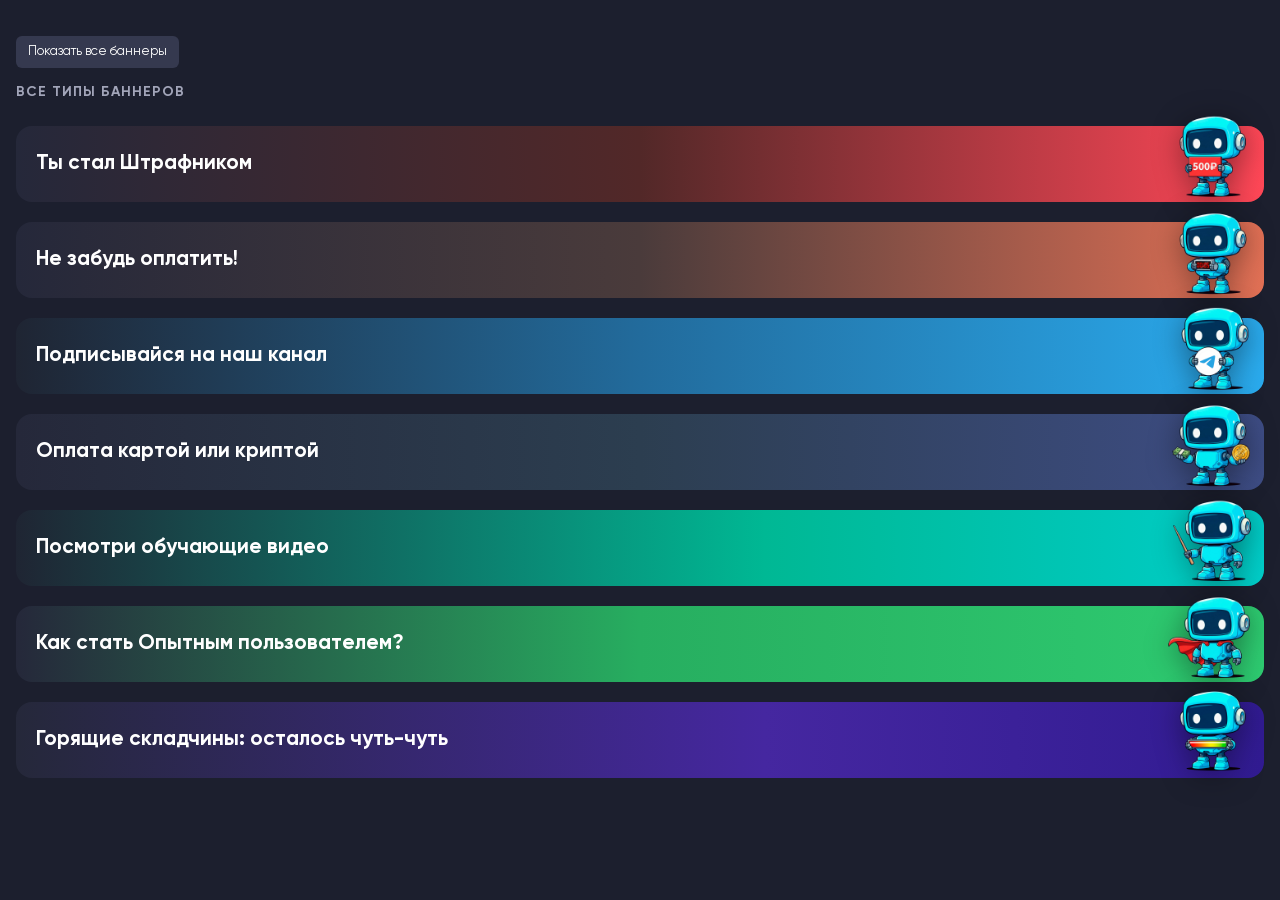
==== commit 87c87350: "301" ====
--- a/test_banners.html
+++ b/test_banners.html
@@ -5,7 +5,7 @@
     <meta charset="UTF-8">
     <meta name="viewport" content="width=device-width, initial-scale=1.0">
     <title>Тест баннеров</title>
-    <link rel="stylesheet" href="style.css?v=9">
+    <link rel="stylesheet" href="style.css?v=10">
     <style>
         body {
             padding: 20px 0;
@@ -65,11 +65,11 @@
         const allBanners = {
             'penalty': { type: 'penalty', title: 'Ты стал Штрафником' },
             'unpaid': { type: 'unpaid', title: 'Не забудь оплатить!' },
-            'subscribe': { type: 'subscribe', title: 'Подписывайся<br>на наш канал' },
-            'payment_info': { type: 'payment', title: 'Оплата: картой<br>или криптовалютой' },
-            'help_promo': { type: 'info', title: 'Посмотри<br>обучающие видео' },
-            'novice_tip': { type: 'success', title: 'Как стать<br>Опытным пользователем' },
-            'hot_items': { type: 'hot', title: 'Горящие складчины:<br>осталось чуть-чуть' }
+            'subscribe': { type: 'subscribe', title: 'Подписывайся на наш канал' },
+            'payment_info': { type: 'payment', title: 'Оплата картой или криптой' },
+            'help_promo': { type: 'info', title: 'Посмотри обучающие видео' },
+            'novice_tip': { type: 'success', title: 'Как стать Опытным пользователем?' },
+            'hot_items': { type: 'hot', title: 'Горящие складчины: осталось чуть-чуть' }
         };
 
         const imageMap = {
--- a/style.css
+++ b/style.css
@@ -249,14 +249,21 @@
     align-items: center;
     position: relative;
     overflow: visible;
-    min-height: 76px;
-    /* Высота совпадает с карточками на главной */
+    height: 76px;
+    /* Жестко фиксированная высота (вместо min-height) */
+    box-sizing: border-box;
+    /* Чтобы высота 76px включала padding */
     cursor: pointer;
 }
 
 .banner-content {
     z-index: 2;
-    max-width: 65%;
+    flex: 1;
+    /* Занимает все свободное место */
+    padding-right: 15px;
+    /* Отступ от робота */
+    max-width: calc(100% - 90px);
+    /* Учитываем ширину робота, чтобы текст не залезал под него */
 }
 
 .banner-title {
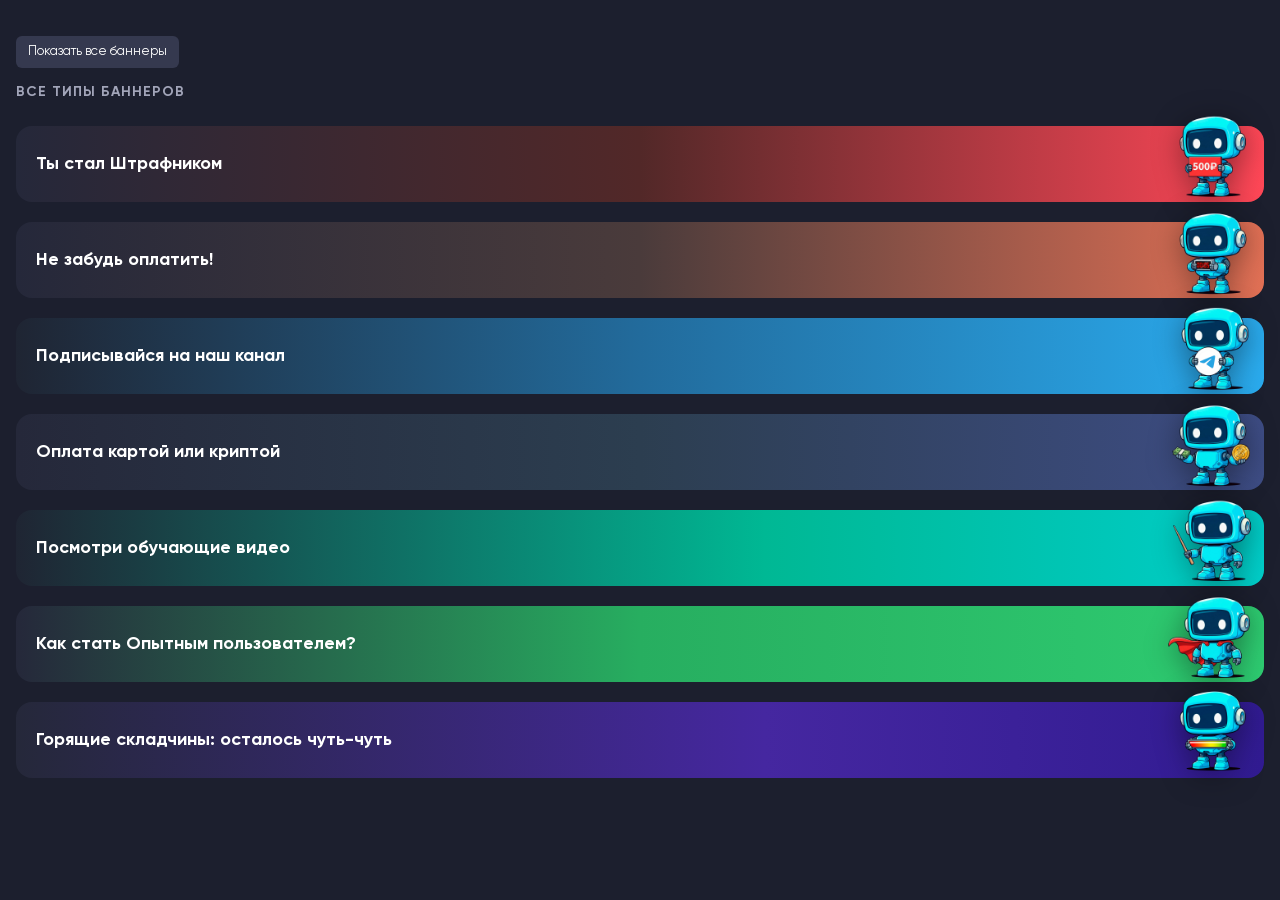
==== commit 5fae551e: "302" ====
--- a/test_banners.html
+++ b/test_banners.html
@@ -5,7 +5,7 @@
     <meta charset="UTF-8">
     <meta name="viewport" content="width=device-width, initial-scale=1.0">
     <title>Тест баннеров</title>
-    <link rel="stylesheet" href="style.css?v=10">
+    <link rel="stylesheet" href="style.css?v=11">
     <style>
         body {
             padding: 20px 0;
--- a/style.css
+++ b/style.css
@@ -267,10 +267,10 @@
 }
 
 .banner-title {
-    font-size: 21px;
-    /* Увеличили на 50% (было 14px) */
+    font-size: 18px;
+    /* Чуть уменьшили, чтобы точно влезало в 1-2 строки */
     font-weight: 700;
-    line-height: 1.2;
+    line-height: 1.15;
     margin-bottom: 0;
 }
 
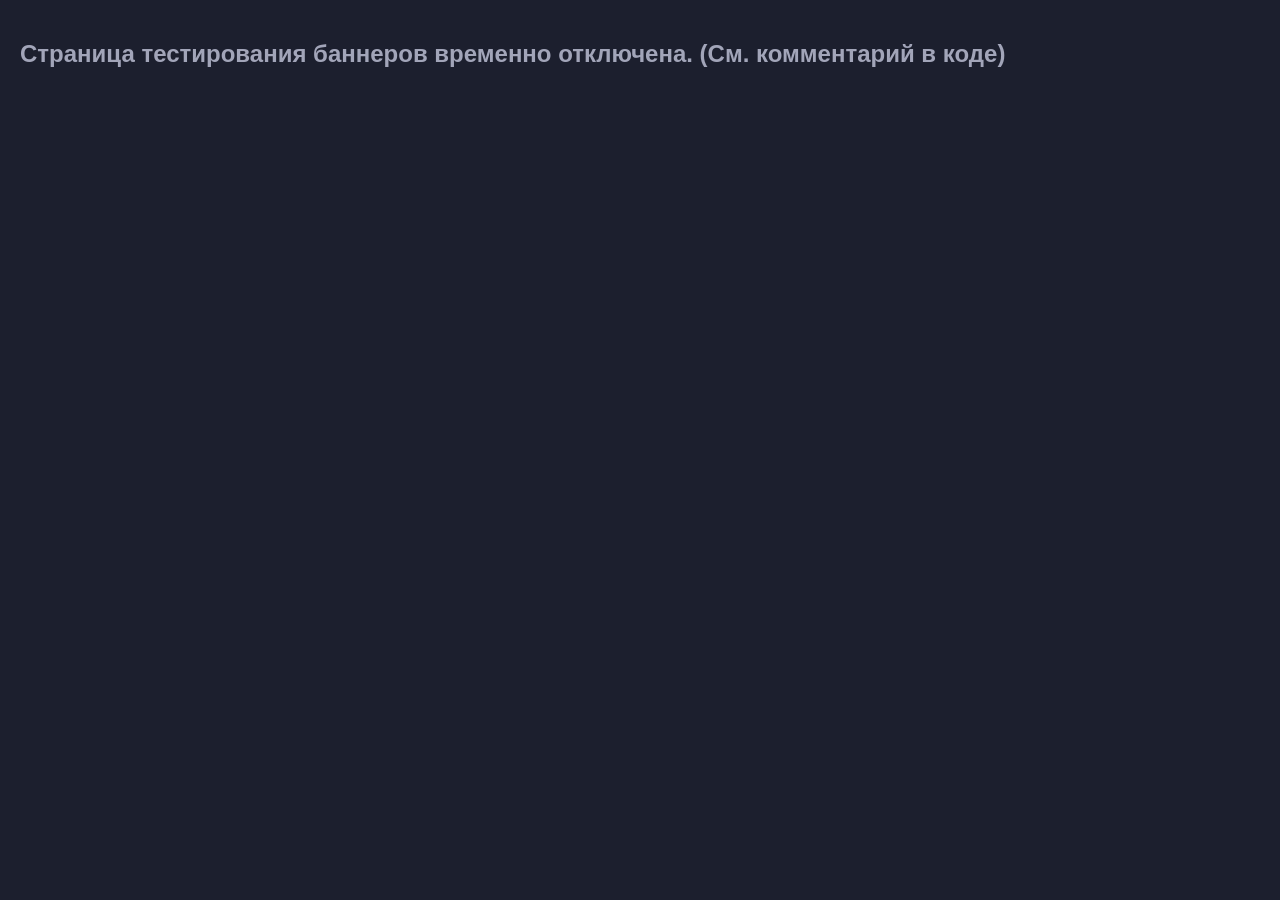
==== commit c9c316a5: "302-2" ====
--- a/test_banners.html
+++ b/test_banners.html
@@ -51,57 +51,70 @@
 </head>
 
 <body>
-    <div class="controls">
-        <button class="btn-test" onclick="renderAll()">Показать все баннеры</button>
-    </div>
+    <!-- 
+    ========================================================
+    СТРАНИЦА ТЕСТИРОВАНИЯ БАННЕРОВ ВРЕМЕННО ОТКЛЮЧЕНА
+    Чтобы снова включить её отображение, удалите 
+    строку style="display: none;" у тега <div id="test-wrapper">
+    ниже, а также можете удалить это уведомление h2.
+    ========================================================
+    -->
+    <h2 style="color: #a2a5b9; padding: 20px; font-family: sans-serif;">Страница тестирования баннеров временно
+        отключена. (См. комментарий в коде)</h2>
 
-    <div class="test-section">
-        <div class="section-title">Все типы баннеров</div>
-        <div id="banner-container"></div>
-    </div>
+    <div id="test-wrapper" style="display: none;">
+        <div class="controls">
+            <button class="btn-test" onclick="renderAll()">Показать все баннеры</button>
+        </div>
 
-    <script>
-        // Имитация объекта из script.js для теста
-        const allBanners = {
-            'penalty': { type: 'penalty', title: 'Ты стал Штрафником' },
-            'unpaid': { type: 'unpaid', title: 'Не забудь оплатить!' },
-            'subscribe': { type: 'subscribe', title: 'Подписывайся на наш канал' },
-            'payment_info': { type: 'payment', title: 'Оплата картой или криптой' },
-            'help_promo': { type: 'info', title: 'Посмотри обучающие видео' },
-            'novice_tip': { type: 'success', title: 'Как стать Опытным пользователем?' },
-            'hot_items': { type: 'hot', title: 'Горящие складчины: осталось чуть-чуть' }
-        };
+        <div class="test-section">
+            <div class="section-title">Все типы баннеров</div>
+            <div id="banner-container"></div>
+        </div>
 
-        const imageMap = {
-            'penalty': 'icons/500 Без фона.png',
-            'unpaid': 'icons/Времени мало без фона.png',
-            'subscribe': 'icons/Телеграм без фона.png',
-            'payment': 'icons/Оплата Без фона.png',
-            'info': 'icons/Учитель без фона.png',
-            'success': 'icons/Супермэн 2 без фона.png',
-            'hot': 'icons/Загрузка-без-фона.png'
-        };
+        <script>
+            // Имитация объекта из script.js для теста
+            const allBanners = {
+                'penalty': { type: 'penalty', title: 'Ты стал Штрафником' },
+                'unpaid': { type: 'unpaid', title: 'Не забудь оплатить!' },
+                'subscribe': { type: 'subscribe', title: 'Подписывайся на наш канал' },
+                'payment_info': { type: 'payment', title: 'Оплата картой или криптой' },
+                'help_promo': { type: 'info', title: 'Посмотри обучающие видео' },
+                'novice_tip': { type: 'success', title: 'Как стать Опытным пользователем?' },
+                'hot_items': { type: 'hot', title: 'Горящие складчины: осталось чуть-чуть' }
+            };
 
-        function renderAll() {
-            const container = document.getElementById('banner-container');
-            container.innerHTML = '';
+            const imageMap = {
+                'penalty': 'icons/500 Без фона.png',
+                'unpaid': 'icons/Времени мало без фона.png',
+                'subscribe': 'icons/Телеграм без фона.png',
+                'payment': 'icons/Оплата Без фона.png',
+                'info': 'icons/Учитель без фона.png',
+                'success': 'icons/Супермэн 2 без фона.png',
+                'hot': 'icons/Загрузка-без-фона.png'
+            };
 
-            Object.values(allBanners).forEach(b => {
-                const div = document.createElement('div');
-                div.className = `banner ${b.type}`;
-                div.setAttribute('onclick', `alert('Клик по баннеру: ${b.type}')`);
-                div.innerHTML = `
+            function renderAll() {
+                const container = document.getElementById('banner-container');
+                container.innerHTML = '';
+
+                Object.values(allBanners).forEach(b => {
+                    const div = document.createElement('div');
+                    div.className = `banner ${b.type}`;
+                    div.setAttribute('onclick', `alert('Клик по баннеру: ${b.type}')`);
+                    div.innerHTML = `
                     <div class="banner-content">
                         <div class="banner-title">${b.title}</div>
                     </div>
                     <img src="${imageMap[b.type] || imageMap[b.type.split(' ')[0]]}" class="banner-img">
                 `;
-                container.appendChild(div);
-            });
-        }
+                    container.appendChild(div);
+                });
+            }
 
-        document.addEventListener('DOMContentLoaded', renderAll);
-    </script>
+            document.addEventListener('DOMContentLoaded', renderAll);
+        </script>
+    </div> <!-- Конец test-wrapper -->
 </body>
 
 </html>
